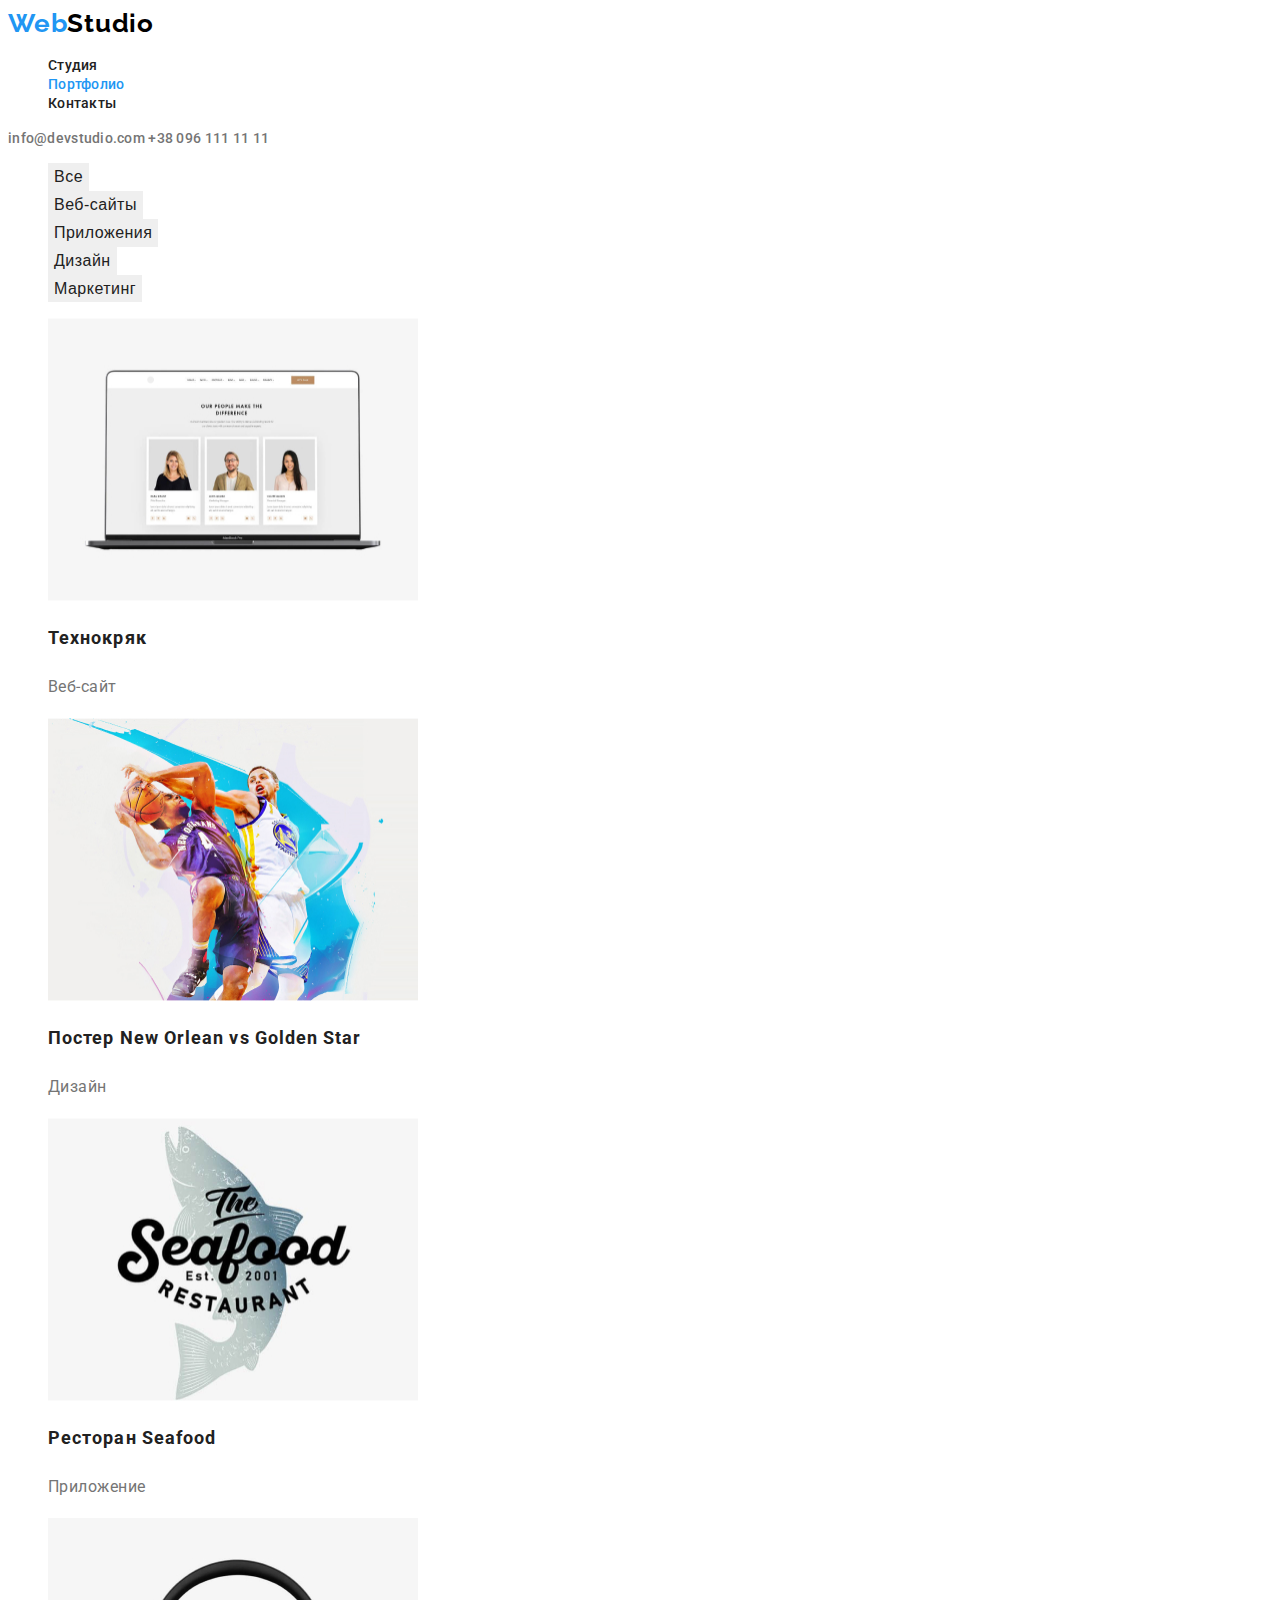
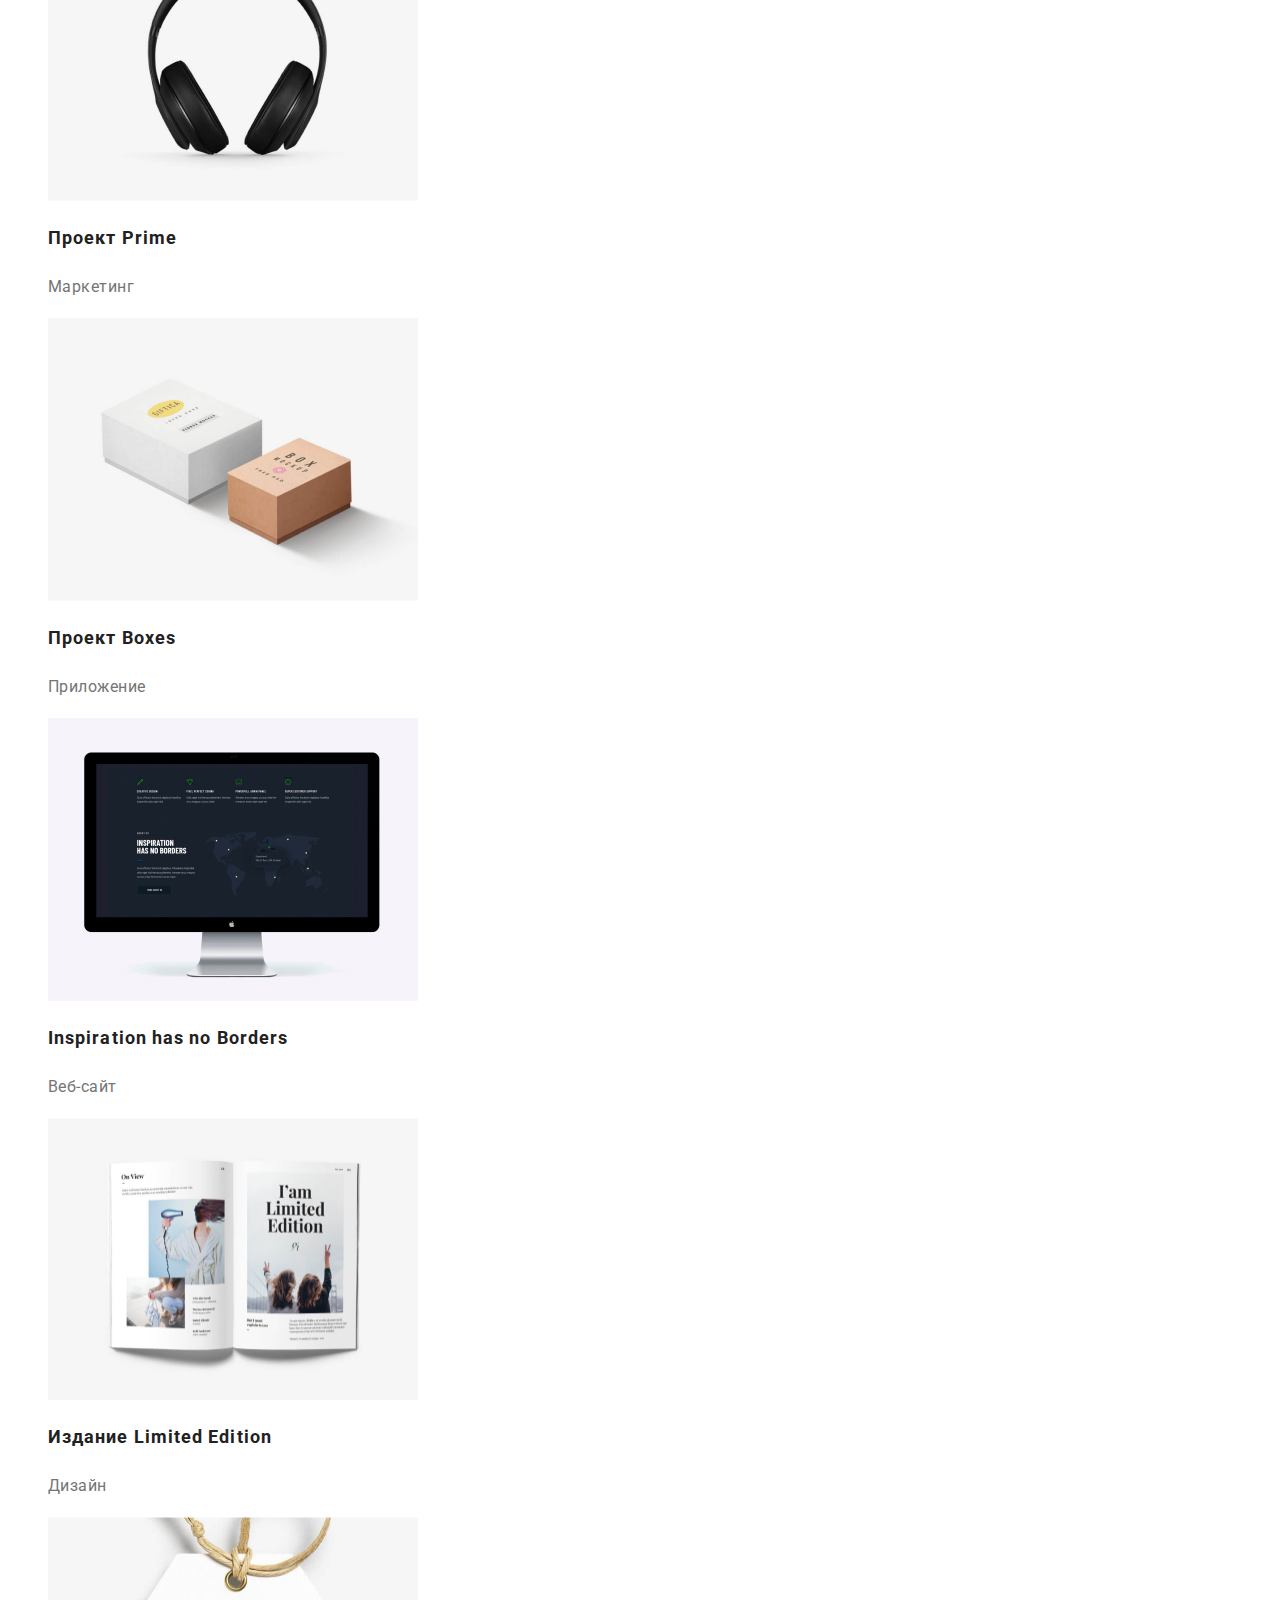
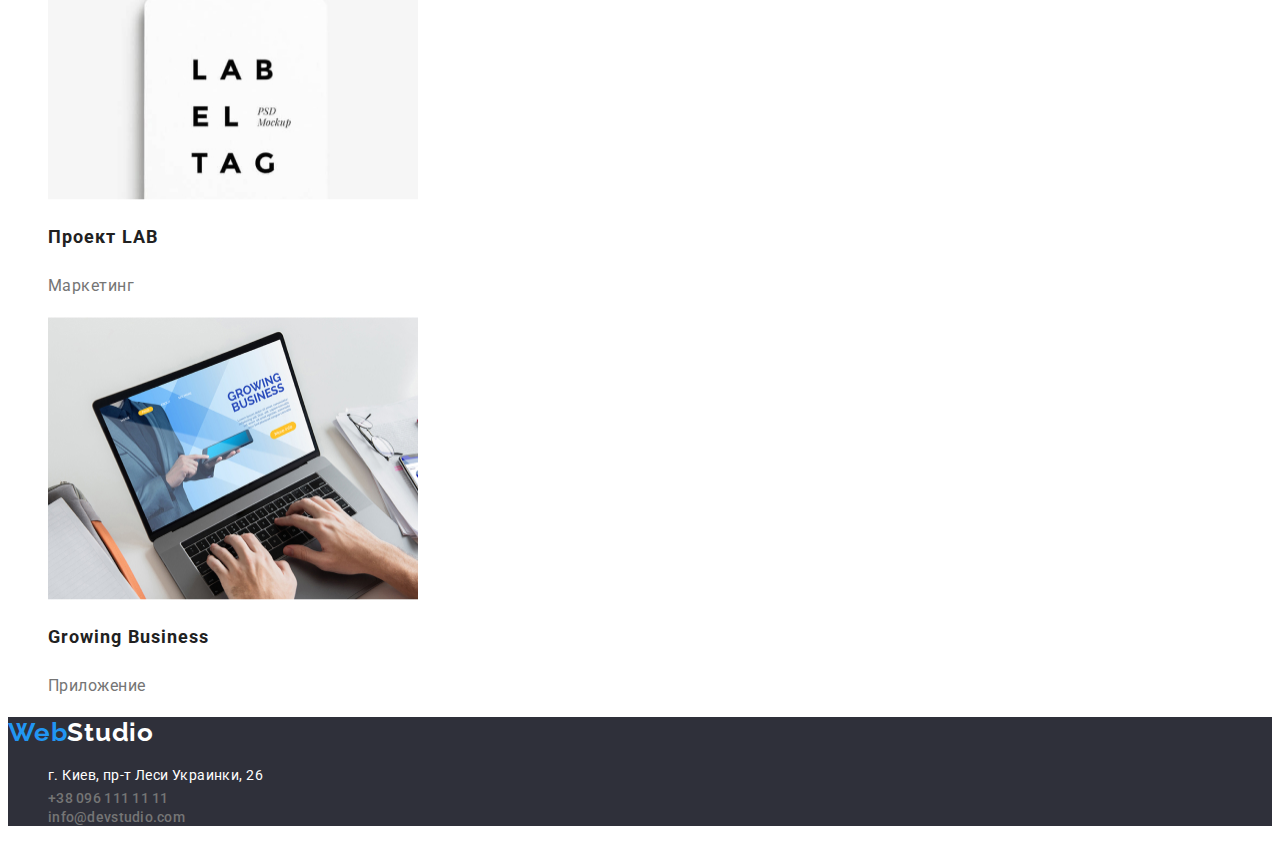
==== portfolio.html @ 1eba1543 "Добавляет предыдущий проект" ====
<!DOCTYPE html>
<html lang="en">
<head>
    <meta charset="UTF-8">
    <meta http-equiv="X-UA-Compatible" content="IE=edge">
    <meta name="viewport" content="width=device-width, initial-scale=1.0">
    <title>Portfolio</title>
    <link rel="preconnect" href="https://fonts.gstatic.com">
    <link href="https://fonts.googleapis.com/css2?family=Raleway:wght@700&family=Roboto:wght@400;500;700;900&display=swap"
        rel="stylesheet">
    <link rel="stylesheet" href="https://cdnjs.cloudflare.com/ajax/libs/modern-normalize/1.0.0/modern-normalize.min.css"
        integrity="sha512-ISS7cAi1PEhQ8jnbJpJZMd29NlhNj4AWYyLOSp2CE/CsHxTCu+r+t0D2yoJudVrd0/8fTVPUVDzY5Tvli75u/g=="
        crossorigin="anonymous" />
    <link rel="stylesheet" href="./css/styles.css">
</head>
<body>
    <header class="header">
        <nav class="navigation">
            <a class="logotype logotype-light-theme link" href="./index.html" lang="en">
                <span class="logo-Web">Web</span>Studio</a>
            <ul class="navigation-list list">
                <li class="navigation-item">
                    <a class="navigation-link navigation-link-color link" href="./index.html">Студия</a>
                </li>
                <li class="navigation-item">
                    <a class="navigation-link nav-link-onclick-color link" href="./portfolio.html">Портфолио</a>
                </li>
                <li class="navigation-item">
                    <a class="navigation-link navigation-link-color link" href="">Контакты</a>
                </li>
            </ul>
        </nav>
        <a class="navigation-link tel-link-color link" href="mailto:info@devstudio.com" lang="en">
            info@devstudio.com
        </a>
        <a class="navigation-link tel-link-color link" href="tel:+380961111111">
            +38 096 111 11 11
        </a>
    </header>
    <main>
        <section class="gallery">
            <h1 hidden>Категории</h1>
            <ul class="filter-list list">
                <li class="filter-list">
                    <button class="filter-btn" type="button">Все</button>
                </li>
                <li class="filter-list">
                    <button class="filter-btn" type="button">Веб-сайты</button>
                </li>
                <li class="filter-list">
                    <button class="filter-btn" type="button">Приложения</button>
                </li>
                <li class="filter-list">
                    <button class="filter-btn" type="button">Дизайн</button>
                </li>
                <li class="filter-list">
                    <button class="filter-btn" type="button">Маркетинг</button>
                </li>
            </ul>
            <ul class="gallery-list list">
                <li class="gallery-list">
                    <a class="gallery-link link" href="">
                        <img class="gallery-list-img" src="./images/portfolio/Технокряк.jpg" alt="Сайт" width="370" height="283">
                        <h2 class="project-name">Технокряк</h2>
                    </a>
                    <p class="project-type">Веб-сайт</p>
                </li>
                <li class="gallery-list">
                    <a class="gallery-link link" href="">
                        <img class="gallery-list-img" src="./images/portfolio/Golden_Star.jpg" alt="Боскетболисты" width="370" height="283">
                        <h2 class="project-name">Постер <span lang="en">New Orlean vs Golden Star</span></h2>    
                    </a>
                    <p class="project-type">Дизайн</p>
                </li>
                <li class="gallery-list">
                    <a class="gallery-link link" href="">
                        <img class="gallery-list-img" src="./images/portfolio/Seafood.jpg" alt="Логотип ресторана" width="370" height="283">
                        <h2 class="project-name">Ресторан <span lang="en">Seafood</span></h2>
                    </a>
                    <p class="project-type">Приложение</p>
                </li>
                <li class="gallery-list">
                    <a class="gallery-link link" href="">
                        <img class="gallery-list-img" src="./images/portfolio/Prime.jpg" alt="Наушники" width="370" height="283">
                        <h2 class="project-name">Проект <span lang="en">Prime</span></h2>
                    </a>
                    <p class="project-type">Маркетинг</p>
                </li>
                <li class="gallery-list">
                    <a class="gallery-link link" href="">
                        <img class="gallery-list-img" src="./images/portfolio/Boxes.jpg" alt="Коробочки" width="370" height="283">
                        <h2 class="project-name">Проект <span lang="en">Boxes</span></h2>
                    </a>
                    <p class="project-type">Приложение</p>
                </li>
                <li class="gallery-list">
                    <a class="gallery-link link" href="">
                        <img class="gallery-list-img" src="./images/portfolio/Inspiration_Borders.jpg" alt="Монитор" width="370" height="283">
                        <h2 class="project-name" lang="en">Inspiration has no Borders</h2>
                    </a>
                    <p class="project-type">Веб-сайт</p>
                </li>
                <li class="gallery-list">
                    <a class="gallery-link link" href="">
                        <img class="gallery-list-img" src="./images/portfolio/Limited_Edition.jpg" alt="Книга" width="370" height="283">
                        <h2 class="project-name">Издание <span lang="en">Limited Edition</span></h2>
                    </a>
                    <p class="project-type">Дизайн</p>
                </li>
                <li class="gallery-list">
                    <a class="gallery-link link" href="">
                        <img class="gallery-list-img" src="./images/portfolio/LAB.jpg" alt="Эмблема" width="370" height="283">
                        <h2 class="project-name">Проект <span lang="en">LAB</span></h2>
                    </a>
                    <p class="project-type">Маркетинг</p>
                </li>
                <li class="gallery-list">
                    <a class="gallery-link link" href="">
                        <img class="gallery-list-img" src="./images/portfolio/Growing_Business.jpg" alt="Работа за ноутбуком" width="370" height="283">
                        <h2 class="project-name" lang="en">Growing Business</h2>
                    </a>
                    <p class="project-type">Приложение</p>
                </li>
            </ul>
        </section>
    </main>
    <footer class="footer">
        <a class="logotype logotype-dark-theme link" href="./index.html" lang="en">
            <span class="logo-Web">Web</span>Studio</a>
        <address class="address">
            <ul class="contact-list list">
                <li class="contact-list-item">
                    <a class="address-color contact-list-link link" href="https://goo.gl/maps/pDq41oWToVLmDc4w5" target="_blank" rel="noopener noreferrer">
                        г. Киев,
                        пр-т Леси Украинки, 26
                    </a>
                </li>
                <li class="contact-list-item">
                    <a class="navigation-link tel-link-color link" href="tel:+380961111111">
                        +38 096 111 11 11
                    </a>
                </li>
                <li class="contact-list-item">
                    <a class="navigation-link tel-link-color link" href="mailto:info@devstudio.com" lang="en">
                        info@devstudio.com
                    </a>
                </li>
            </ul>
        </address>
    </footer>
</body>
</html>
---- css/styles.css ----
:root {
  --main-font: "Roboto", sans-serif;
  --secondary-font: "Raleway", sans-serif;
  --accent-color: #2196f3;
  --color-main: #ffffff;
  --color-title: #212121;
  --color-secondary: #2f303a;
  --color-btn: #1d77c0;
  --color-logo: #000000;
  --color-subtext: #757575;
  --color-team: #f5f4fa;
}

body {
  font-family: var(--main-font);
}

.link {
  text-decoration: none;
}

.list {
  list-style: none;
}

.address {
  font-style: normal;
}

/* ----- COMPONENTS ----- */
.hero,
.footer {
  background-color: var(--color-secondary);
}

.modal-btn {
  font-weight: 700;
  font-size: 16px;
  line-height: 1.87;
  letter-spacing: 0.06em;
  cursor: pointer;
  background-color: var(--accent-color);
  color: var(--color-main);
  border: none;
}

.modal-btn:hover,
.modal-btn:focus {
  background-color: var(--color-btn);
}

.logotype {
  font-family: var(--secondary-font);
  font-weight: 700;
  font-size: 26px;
  line-height: 1.19;
  letter-spacing: 0.03em;
}

.logotype-light-theme {
  color: var(--color-logo);
}

.logotype-dark-theme {
  color: var(--color-main);
}

.logo-Web {
  color: var(--accent-color);
}

.description {
  font-weight: 400;
  font-size: 14px;
  line-height: 1.71;
  letter-spacing: 0.03em;
  color: var(--color-subtext);
}

.suptitle {
  font-weight: 700;
  font-size: 14px;
  line-height: 1.14;
  letter-spacing: 0.03em;
  text-transform: uppercase;
  color: var(--color-title);
}

.title {
  font-weight: 700;
  font-size: 36px;
  line-height: 1.16;
  letter-spacing: 0.03em;
  color: var(--color-title);
}
/* ----- END COMPONENTS ----- */

/* ----- HEADER ----- */
.navigation-link {
  font-weight: 500;
  font-size: 14px;
  line-height: 1.14;
  letter-spacing: 0.02em;
}
.navigation-link-color {
  color: var(--color-title);
}

.nav-link-onclick-color {
  color: var(--accent-color);
}

.navigation-link:hover,
.navigation-link:focus {
  color: var(--accent-color);
}

.tel-link-color {
  color: var(--color-subtext);
}
/* ----- END HEADER ----- */

/* ----- HERO ----- */
.hero-title {
  font-weight: 900;
  font-size: 44px;
  line-height: 1.36;
  letter-spacing: 0.06em;
  text-transform: uppercase;
  color: var(--color-main);
}
/* ----- END HERO ----- */

/* ----- OUR TEAM ----- */
.name-team {
  font-weight: 500;
  font-size: 16px;
  line-height: 1.18;
  letter-spacing: 0.03em;
  color: var(--color-title);
}

.position-team {
  font-weight: 400;
  font-size: 16px;
  line-height: 1.18;
  letter-spacing: 0.03em;
  color: var(--color-subtext);
}
/* ----- END OUR TEAM ----- */

/* ----- FOOTER ----- */
.contact-list-link {
  font-weight: 400;
  font-size: 14px;
  line-height: 1.71;
  letter-spacing: 0.03em;
  color: var(--color-main);
}

.contact-list-link:hover,
.contact-list-link:focus {
  color: var(--accent-color);
}

.team {
  background: var(--color-team);
}
/* ----- END FOOTER ----- */

/* ----- Portfolio ----- */
/* ----- Main ----- */

.filter-btn {
  font-weight: 500;
  font-size: 16px;
  line-height: 1.62;
  letter-spacing: 0.03em;
  cursor: pointer;
  color: var(--color-title);
  border: none;
}

.filter-btn:hover,
.filter-btn:focus {
  background-color: var(--accent-color);
  color: var(--color-main);
}

.project-name {
  font-weight: 700;
  font-size: 18px;
  line-height: 2;
  letter-spacing: 0.06em;
  color: var(--color-title);
}

.project-type {
  font-weight: 400;
  font-size: 16px;
  line-height: 1.87;
  letter-spacing: 0.03em;
  color: var(--color-subtext);
}

/* ----- END Main ----- */
/* ----- END Portfolio ----- */ ;
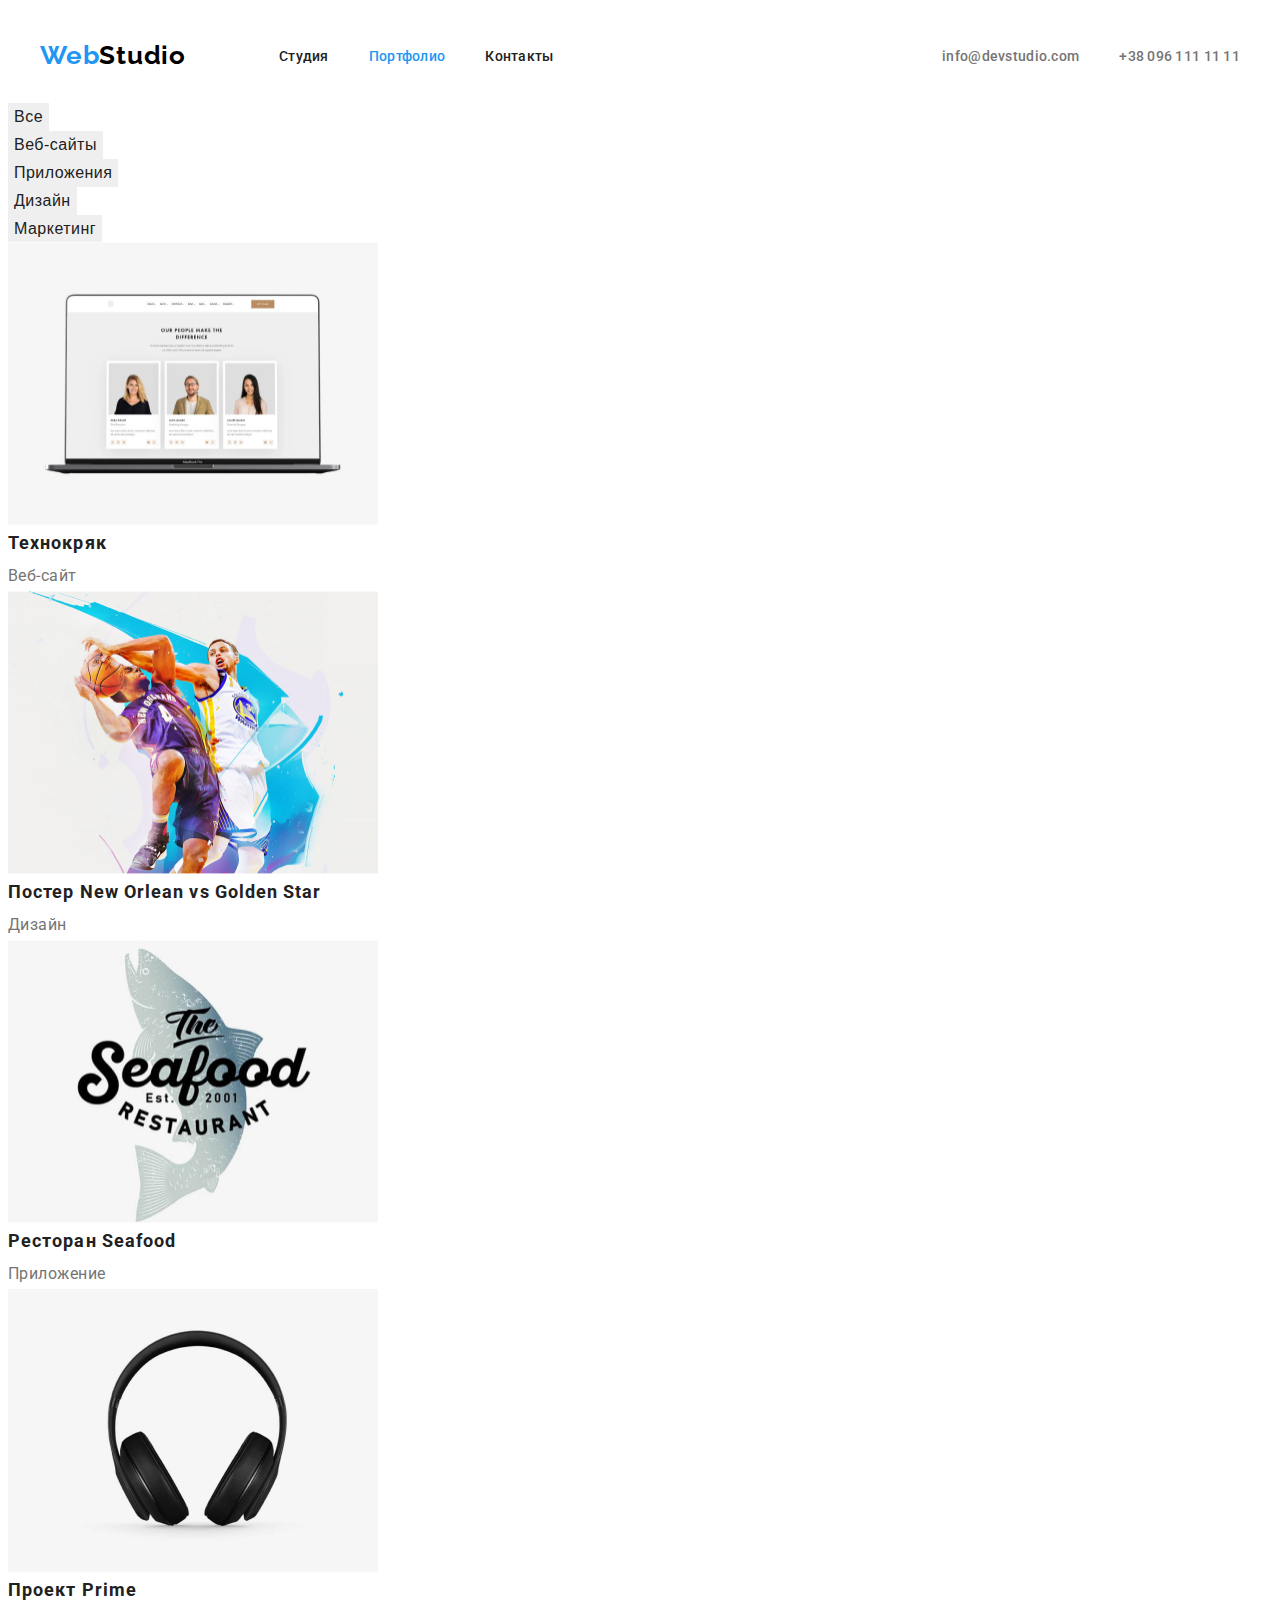
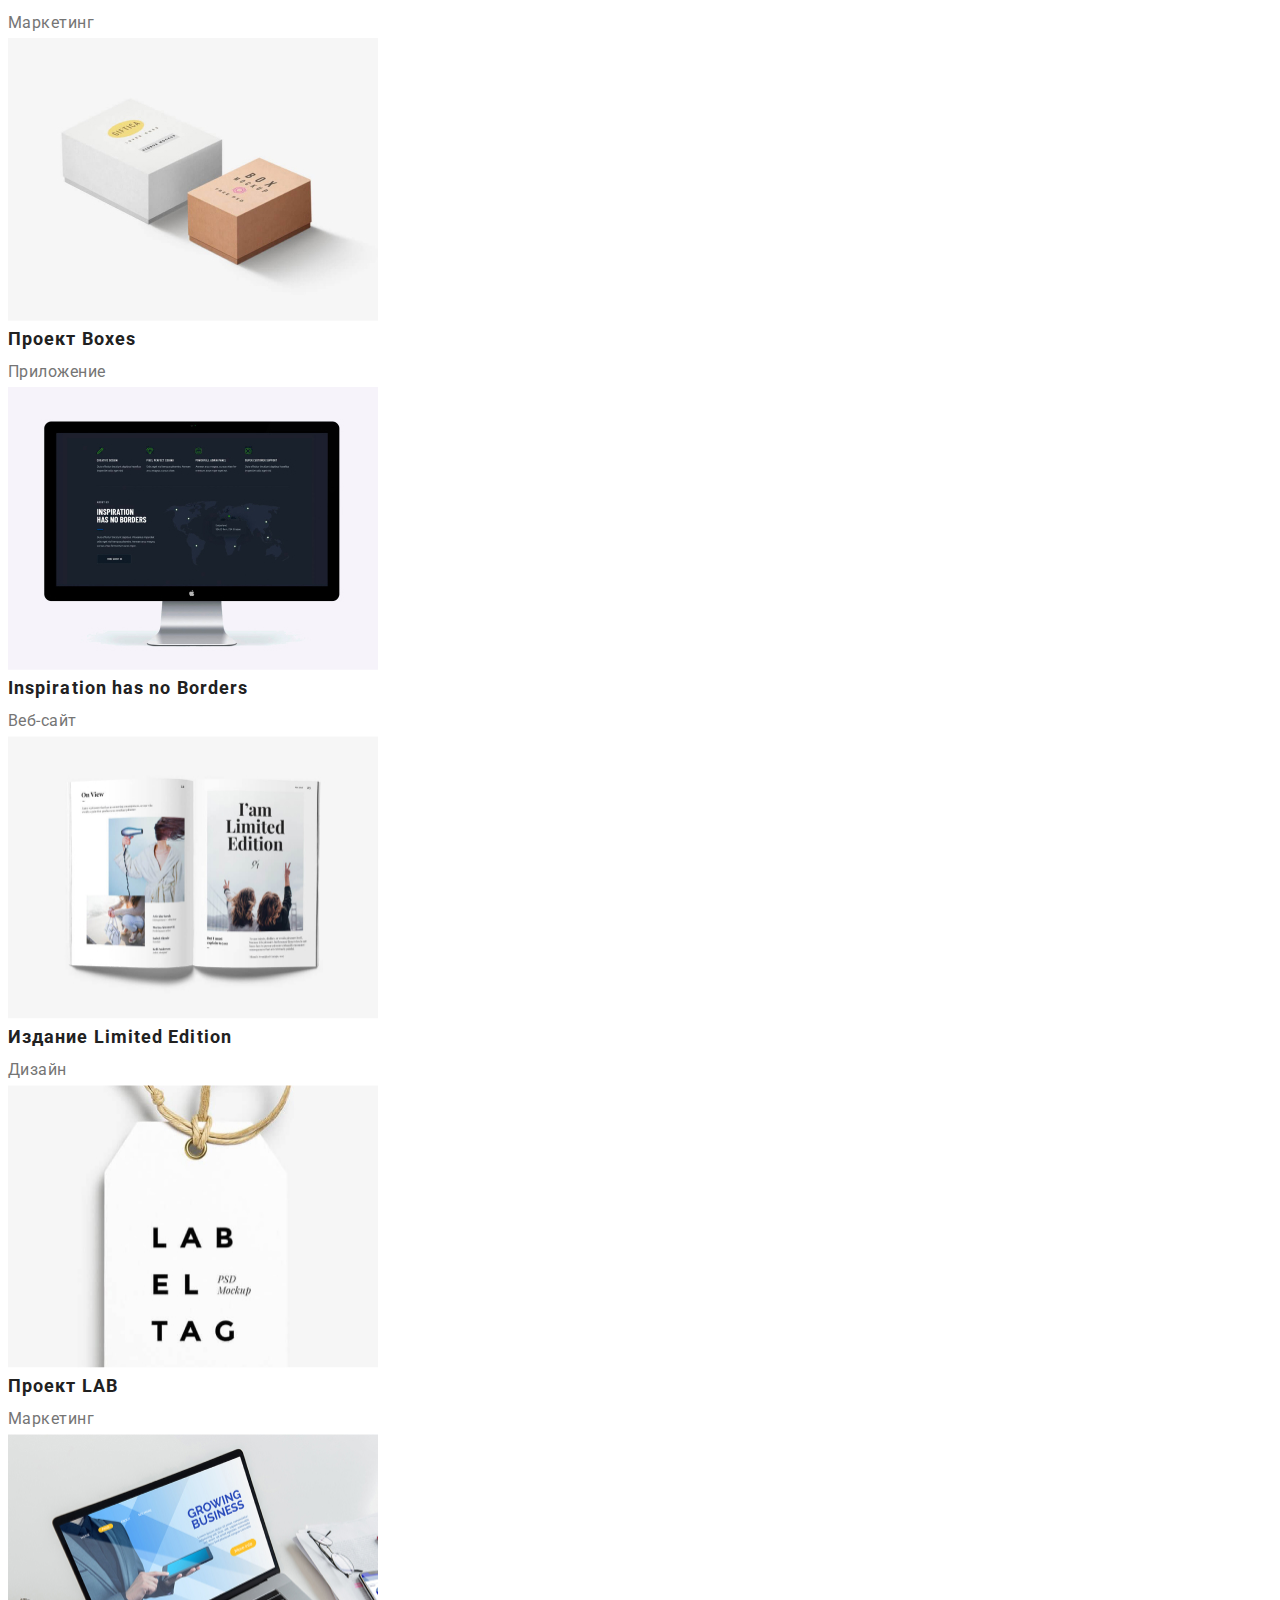
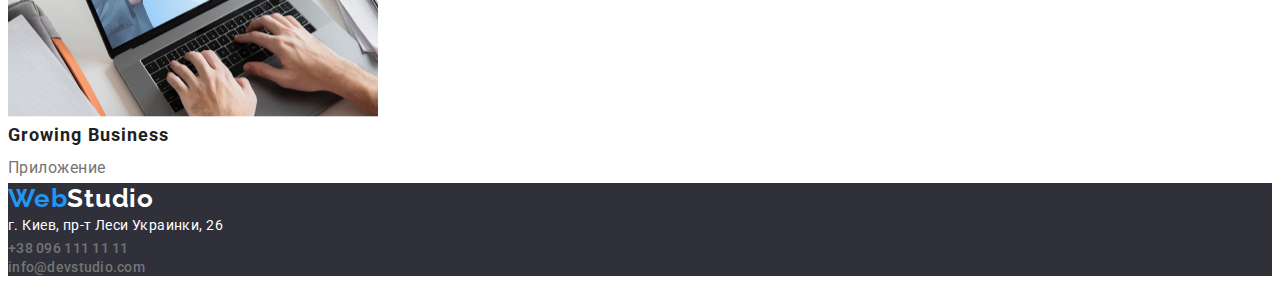
==== commit 83b8bc58: "Добавляет разметку в header, hero и quality" ====
--- a/portfolio.html
+++ b/portfolio.html
@@ -15,31 +15,39 @@
 </head>
 <body>
     <header class="header">
-        <nav class="navigation">
-            <a class="logotype logotype-light-theme link" href="./index.html" lang="en">
-                <span class="logo-Web">Web</span>Studio</a>
-            <ul class="navigation-list list">
-                <li class="navigation-item">
-                    <a class="navigation-link navigation-link-color link" href="./index.html">Студия</a>
+        <div class="container">
+            <nav class="navigation">
+                <a class="logotype logotype-light-theme link" href="./index.html" lang="en">
+                    <span class="logo-Web">Web</span>Studio</a>
+                <ul class="navigation-list list">
+                    <li class="navigation-item">
+                        <a class="navigation-link navigation-link-color link" href="./index.html">Студия</a>
+                    </li>
+                    <li class="navigation-item">
+                        <a class="navigation-link nav-link-onclick-color link" href="./portfolio.html">Портфолио</a>
+                    </li>
+                    <li class="navigation-item">
+                        <a class="navigation-link navigation-link-color link" href="">Контакты</a>
+                    </li>
+                </ul>
+            </nav>
+            <ul class="tel-list list">
+                <li>
+                    <a class="mail-link navigation-link tel-link-color link" href="mailto:info@devstudio.com" lang="en">
+                        info@devstudio.com
+                    </a>
                 </li>
-                <li class="navigation-item">
-                    <a class="navigation-link nav-link-onclick-color link" href="./portfolio.html">Портфолио</a>
-                </li>
-                <li class="navigation-item">
-                    <a class="navigation-link navigation-link-color link" href="">Контакты</a>
+                <li>
+                    <a class="navigation-link tel-link-color link" href="tel:+380961111111">
+                        +38 096 111 11 11
+                    </a>
                 </li>
             </ul>
-        </nav>
-        <a class="navigation-link tel-link-color link" href="mailto:info@devstudio.com" lang="en">
-            info@devstudio.com
-        </a>
-        <a class="navigation-link tel-link-color link" href="tel:+380961111111">
-            +38 096 111 11 11
-        </a>
+        </div>
     </header>
     <main>
         <section class="gallery">
-            <h1 hidden>Категории</h1>
+            <h1 class="visually-hidden">Категории</h1>
             <ul class="filter-list list">
                 <li class="filter-list">
                     <button class="filter-btn" type="button">Все</button>
--- a/css/styles.css
+++ b/css/styles.css
@@ -15,6 +15,26 @@
   font-family: var(--main-font);
 }
 
+h1,
+h2,
+h3,
+h4,
+h5,
+h6,
+p {
+  margin: 0;
+}
+
+ul,
+ol {
+  margin: 0;
+  padding: 0;
+}
+
+img {
+  display: block;
+}
+
 .link {
   text-decoration: none;
 }
@@ -25,6 +45,17 @@
 
 .address {
   font-style: normal;
+}
+
+.visually-hidden {
+  position: absolute !important;
+  clip: rect(1px 1px 1px 1px); /* IE6, IE7 */
+  clip: rect(1px, 1px, 1px, 1px);
+  padding: 0 !important;
+  border: 0 !important;
+  height: 1px !important;
+  width: 1px !important;
+  overflow: hidden;
 }
 
 /* ----- COMPONENTS ----- */
@@ -34,6 +65,8 @@
 }
 
 .modal-btn {
+  width: 200px;
+  height: 50px;
   font-weight: 700;
   font-size: 16px;
   line-height: 1.87;
@@ -42,6 +75,8 @@
   background-color: var(--accent-color);
   color: var(--color-main);
   border: none;
+  border-radius: 4px;
+  margin-left: 485px;
 }
 
 .modal-btn:hover,
@@ -93,15 +128,58 @@
   letter-spacing: 0.03em;
   color: var(--color-title);
 }
+
+.container {
+  width: 1200px;
+  margin: 0 auto;
+  padding-left: 15px;
+  padding-right: 15px;
+}
+
 /* ----- END COMPONENTS ----- */
 
 /* ----- HEADER ----- */
+.header {
+  padding-top: 32px;
+  padding-bottom: 32px;
+}
+
+.header .container {
+  display: flex;
+  align-items: center;
+}
+
+.navigation {
+  display: flex;
+  align-items: center;
+}
+
+.navigation-list {
+  display: flex;
+  align-items: center;
+}
+
+.tel-list {
+  display: flex;
+  align-items: center;
+  margin-left: auto;
+}
+
 .navigation-link {
   font-weight: 500;
   font-size: 14px;
   line-height: 1.14;
   letter-spacing: 0.02em;
 }
+
+.navigation-item:not(:last-child) {
+  margin-right: 40px;
+}
+
+.logotype {
+  margin-right: 93px;
+}
+
 .navigation-link-color {
   color: var(--color-title);
 }
@@ -115,12 +193,25 @@
   color: var(--accent-color);
 }
 
+.tel-link {
+}
+
 .tel-link-color {
   color: var(--color-subtext);
 }
+
+.mail-link {
+  margin-right: 40px;
+}
+
 /* ----- END HEADER ----- */
 
 /* ----- HERO ----- */
+.hero {
+  padding-top: 200px;
+  padding-bottom: 200px;
+}
+
 .hero-title {
   font-weight: 900;
   font-size: 44px;
@@ -128,10 +219,33 @@
   letter-spacing: 0.06em;
   text-transform: uppercase;
   color: var(--color-main);
+  margin-bottom: 30px;
+  padding-left: 237px;
+  padding-right: 237px;
+  text-align: center;
 }
 /* ----- END HERO ----- */
 
 /* ----- OUR TEAM ----- */
+
+.quality-size {
+  width: 270px;
+  height: 101px;
+}
+
+.quality-list {
+  display: flex;
+  flex-wrap: wrap;
+  margin-left: -30px;
+  margin-top: -30px;
+}
+
+.quality-item {
+  flex-basis: calc(100% / 4 - 30px);
+  margin-left: 30px;
+  margin-top: 30px;
+}
+
 .name-team {
   font-weight: 500;
   font-size: 16px;
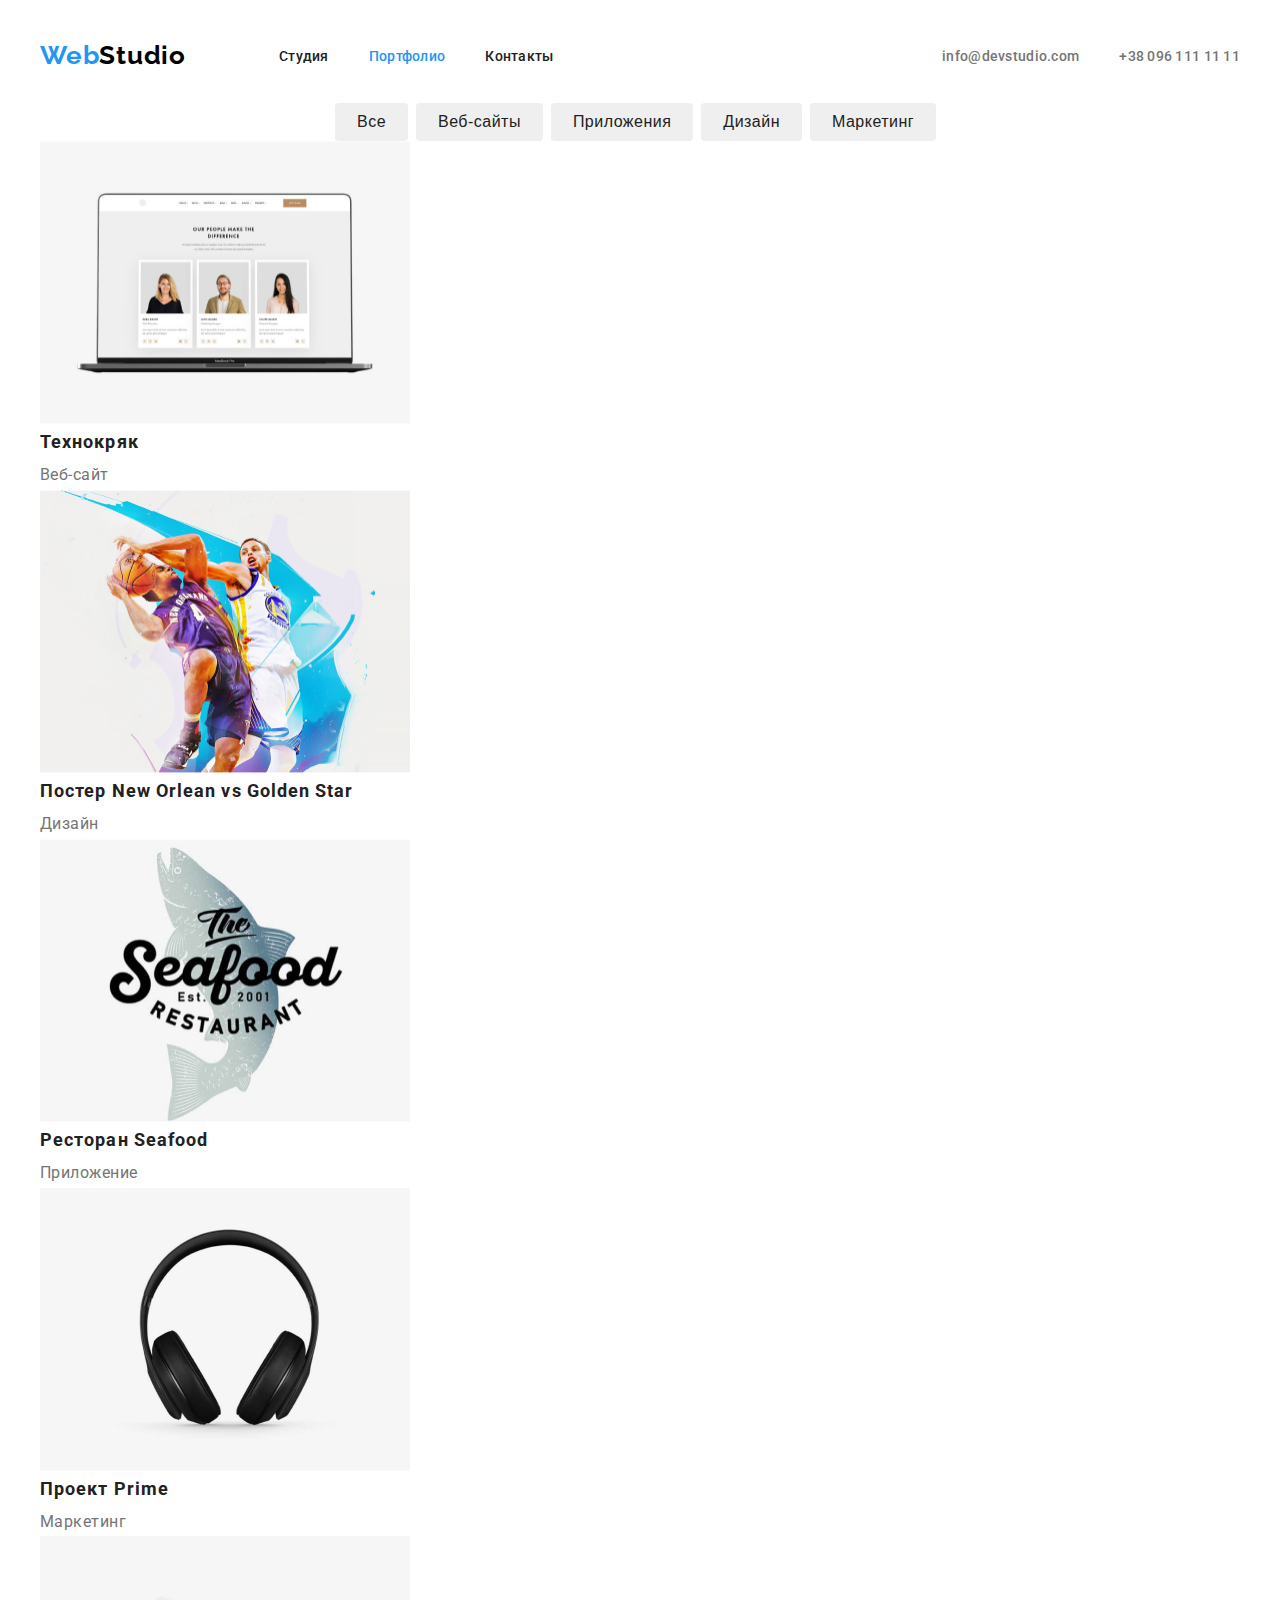
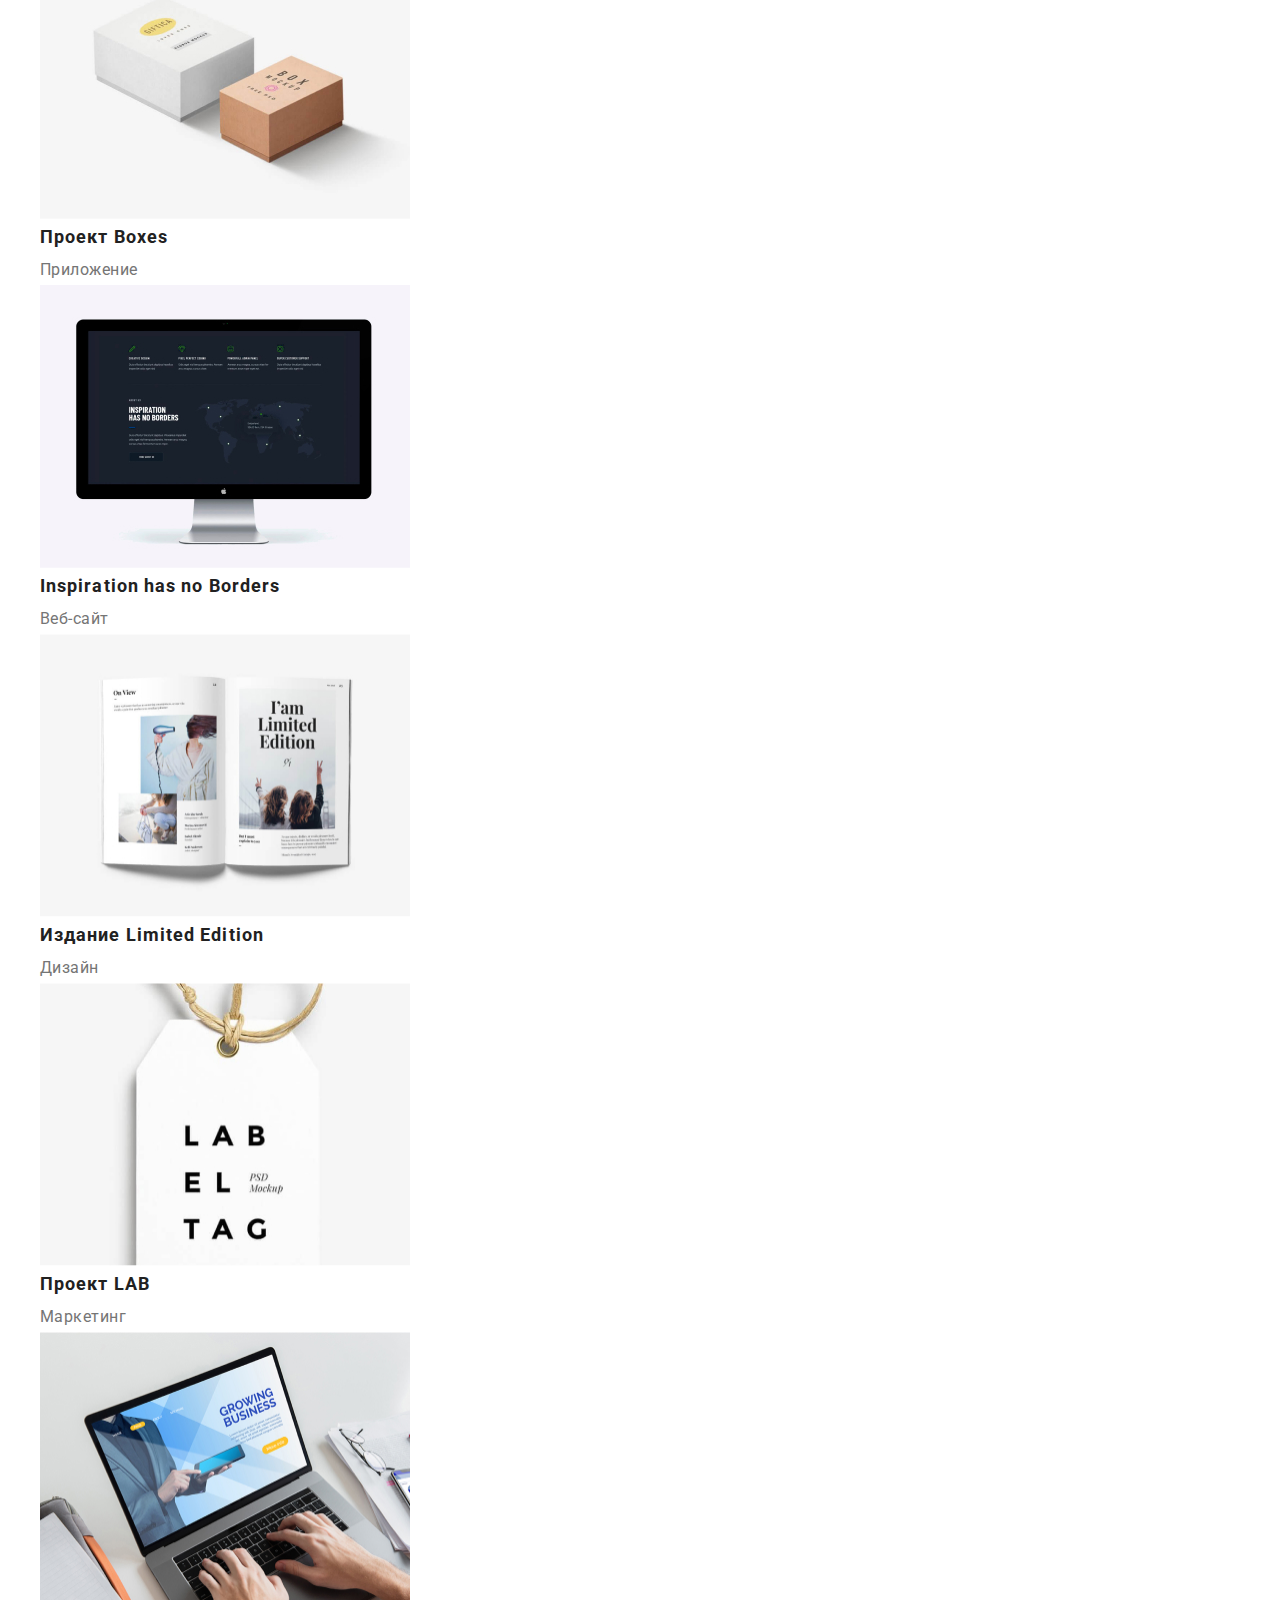
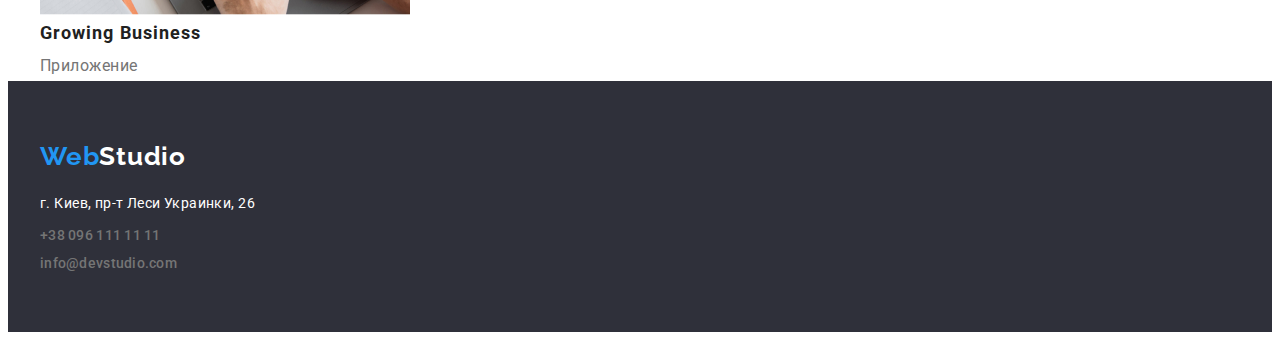
==== commit f83ecfdf: "Добавляет разметку на главную страницу" ====
--- a/portfolio.html
+++ b/portfolio.html
@@ -47,114 +47,124 @@
     </header>
     <main>
         <section class="gallery">
-            <h1 class="visually-hidden">Категории</h1>
-            <ul class="filter-list list">
-                <li class="filter-list">
-                    <button class="filter-btn" type="button">Все</button>
-                </li>
-                <li class="filter-list">
-                    <button class="filter-btn" type="button">Веб-сайты</button>
-                </li>
-                <li class="filter-list">
-                    <button class="filter-btn" type="button">Приложения</button>
-                </li>
-                <li class="filter-list">
-                    <button class="filter-btn" type="button">Дизайн</button>
-                </li>
-                <li class="filter-list">
-                    <button class="filter-btn" type="button">Маркетинг</button>
-                </li>
-            </ul>
-            <ul class="gallery-list list">
-                <li class="gallery-list">
-                    <a class="gallery-link link" href="">
-                        <img class="gallery-list-img" src="./images/portfolio/Технокряк.jpg" alt="Сайт" width="370" height="283">
-                        <h2 class="project-name">Технокряк</h2>
-                    </a>
-                    <p class="project-type">Веб-сайт</p>
-                </li>
-                <li class="gallery-list">
-                    <a class="gallery-link link" href="">
-                        <img class="gallery-list-img" src="./images/portfolio/Golden_Star.jpg" alt="Боскетболисты" width="370" height="283">
-                        <h2 class="project-name">Постер <span lang="en">New Orlean vs Golden Star</span></h2>    
-                    </a>
-                    <p class="project-type">Дизайн</p>
-                </li>
-                <li class="gallery-list">
-                    <a class="gallery-link link" href="">
-                        <img class="gallery-list-img" src="./images/portfolio/Seafood.jpg" alt="Логотип ресторана" width="370" height="283">
-                        <h2 class="project-name">Ресторан <span lang="en">Seafood</span></h2>
-                    </a>
-                    <p class="project-type">Приложение</p>
-                </li>
-                <li class="gallery-list">
-                    <a class="gallery-link link" href="">
-                        <img class="gallery-list-img" src="./images/portfolio/Prime.jpg" alt="Наушники" width="370" height="283">
-                        <h2 class="project-name">Проект <span lang="en">Prime</span></h2>
-                    </a>
-                    <p class="project-type">Маркетинг</p>
-                </li>
-                <li class="gallery-list">
-                    <a class="gallery-link link" href="">
-                        <img class="gallery-list-img" src="./images/portfolio/Boxes.jpg" alt="Коробочки" width="370" height="283">
-                        <h2 class="project-name">Проект <span lang="en">Boxes</span></h2>
-                    </a>
-                    <p class="project-type">Приложение</p>
-                </li>
-                <li class="gallery-list">
-                    <a class="gallery-link link" href="">
-                        <img class="gallery-list-img" src="./images/portfolio/Inspiration_Borders.jpg" alt="Монитор" width="370" height="283">
-                        <h2 class="project-name" lang="en">Inspiration has no Borders</h2>
-                    </a>
-                    <p class="project-type">Веб-сайт</p>
-                </li>
-                <li class="gallery-list">
-                    <a class="gallery-link link" href="">
-                        <img class="gallery-list-img" src="./images/portfolio/Limited_Edition.jpg" alt="Книга" width="370" height="283">
-                        <h2 class="project-name">Издание <span lang="en">Limited Edition</span></h2>
-                    </a>
-                    <p class="project-type">Дизайн</p>
-                </li>
-                <li class="gallery-list">
-                    <a class="gallery-link link" href="">
-                        <img class="gallery-list-img" src="./images/portfolio/LAB.jpg" alt="Эмблема" width="370" height="283">
-                        <h2 class="project-name">Проект <span lang="en">LAB</span></h2>
-                    </a>
-                    <p class="project-type">Маркетинг</p>
-                </li>
-                <li class="gallery-list">
-                    <a class="gallery-link link" href="">
-                        <img class="gallery-list-img" src="./images/portfolio/Growing_Business.jpg" alt="Работа за ноутбуком" width="370" height="283">
-                        <h2 class="project-name" lang="en">Growing Business</h2>
-                    </a>
-                    <p class="project-type">Приложение</p>
-                </li>
-            </ul>
+            <div class="container">
+                <h1 class="visually-hidden">Категории</h1>
+                <ul class="filter-list list">
+                    <li class="filter-item">
+                        <button class="filter-btn" type="button">Все</button>
+                    </li>
+                    <li class="filter-item">
+                        <button class="filter-btn" type="button">Веб-сайты</button>
+                    </li>
+                    <li class="filter-item">
+                        <button class="filter-btn" type="button">Приложения</button>
+                    </li>
+                    <li class="filter-item">
+                        <button class="filter-btn" type="button">Дизайн</button>
+                    </li>
+                    <li class="filter-item">
+                        <button class="filter-btn" type="button">Маркетинг</button>
+                    </li>
+                </ul>
+                <ul class="gallery-list list">
+                    <li class="gallery-list">
+                        <a class="gallery-link link" href="">
+                            <img class="gallery-list-img" src="./images/portfolio/Технокряк.jpg" alt="Сайт" width="370" height="283">
+                            <h2 class="project-name">Технокряк</h2>
+                        </a>
+                        <p class="project-type">Веб-сайт</p>
+                    </li>
+                    <li class="gallery-list">
+                        <a class="gallery-link link" href="">
+                            <img class="gallery-list-img" src="./images/portfolio/Golden_Star.jpg" alt="Боскетболисты" width="370"
+                                height="283">
+                            <h2 class="project-name">Постер <span lang="en">New Orlean vs Golden Star</span></h2>
+                        </a>
+                        <p class="project-type">Дизайн</p>
+                    </li>
+                    <li class="gallery-list">
+                        <a class="gallery-link link" href="">
+                            <img class="gallery-list-img" src="./images/portfolio/Seafood.jpg" alt="Логотип ресторана" width="370"
+                                height="283">
+                            <h2 class="project-name">Ресторан <span lang="en">Seafood</span></h2>
+                        </a>
+                        <p class="project-type">Приложение</p>
+                    </li>
+                    <li class="gallery-list">
+                        <a class="gallery-link link" href="">
+                            <img class="gallery-list-img" src="./images/portfolio/Prime.jpg" alt="Наушники" width="370" height="283">
+                            <h2 class="project-name">Проект <span lang="en">Prime</span></h2>
+                        </a>
+                        <p class="project-type">Маркетинг</p>
+                    </li>
+                    <li class="gallery-list">
+                        <a class="gallery-link link" href="">
+                            <img class="gallery-list-img" src="./images/portfolio/Boxes.jpg" alt="Коробочки" width="370" height="283">
+                            <h2 class="project-name">Проект <span lang="en">Boxes</span></h2>
+                        </a>
+                        <p class="project-type">Приложение</p>
+                    </li>
+                    <li class="gallery-list">
+                        <a class="gallery-link link" href="">
+                            <img class="gallery-list-img" src="./images/portfolio/Inspiration_Borders.jpg" alt="Монитор" width="370"
+                                height="283">
+                            <h2 class="project-name" lang="en">Inspiration has no Borders</h2>
+                        </a>
+                        <p class="project-type">Веб-сайт</p>
+                    </li>
+                    <li class="gallery-list">
+                        <a class="gallery-link link" href="">
+                            <img class="gallery-list-img" src="./images/portfolio/Limited_Edition.jpg" alt="Книга" width="370"
+                                height="283">
+                            <h2 class="project-name">Издание <span lang="en">Limited Edition</span></h2>
+                        </a>
+                        <p class="project-type">Дизайн</p>
+                    </li>
+                    <li class="gallery-list">
+                        <a class="gallery-link link" href="">
+                            <img class="gallery-list-img" src="./images/portfolio/LAB.jpg" alt="Эмблема" width="370" height="283">
+                            <h2 class="project-name">Проект <span lang="en">LAB</span></h2>
+                        </a>
+                        <p class="project-type">Маркетинг</p>
+                    </li>
+                    <li class="gallery-list">
+                        <a class="gallery-link link" href="">
+                            <img class="gallery-list-img" src="./images/portfolio/Growing_Business.jpg" alt="Работа за ноутбуком"
+                                width="370" height="283">
+                            <h2 class="project-name" lang="en">Growing Business</h2>
+                        </a>
+                        <p class="project-type">Приложение</p>
+                    </li>
+                </ul>
+            </div>
         </section>
     </main>
     <footer class="footer">
-        <a class="logotype logotype-dark-theme link" href="./index.html" lang="en">
-            <span class="logo-Web">Web</span>Studio</a>
-        <address class="address">
-            <ul class="contact-list list">
-                <li class="contact-list-item">
-                    <a class="address-color contact-list-link link" href="https://goo.gl/maps/pDq41oWToVLmDc4w5" target="_blank" rel="noopener noreferrer">
-                        г. Киев,
-                        пр-т Леси Украинки, 26
-                    </a>
-                </li>
-                <li class="contact-list-item">
-                    <a class="navigation-link tel-link-color link" href="tel:+380961111111">
-                        +38 096 111 11 11
-                    </a>
-                </li>
-                <li class="contact-list-item">
-                    <a class="navigation-link tel-link-color link" href="mailto:info@devstudio.com" lang="en">
-                        info@devstudio.com
-                    </a>
-                </li>
-            </ul>
-        </address>
+        <div class="container">
+            <a class="logotype logotype-dark-theme link" href="./index.html" lang="en">
+                <span class="logo-Web">Web</span>Studio</a>
+            <address class="address">
+                <ul class="list">
+                    <li class="contact-list-item">
+                        <a class="address-color contact-list-link link" href="https://goo.gl/maps/pDq41oWToVLmDc4w5"
+                            target="_blank" rel="noopener noreferrer">
+                            г. Киев,
+                            пр-т Леси Украинки, 26
+                        </a>
+                    </li>
+                    <li class="contact-list-item">
+                        <a class="navigation-link tel-link-color link" href="tel:+380961111111">
+                            +38 096 111 11 11
+                        </a>
+                    </li>
+                    <li class="contact-list-item">
+                        <a class="navigation-link tel-link-color link" href="mailto:info@devstudio.com" lang="en">
+                            info@devstudio.com
+                        </a>
+                    </li>
+                </ul>
+            </address>
+        </div>
     </footer>
 </body>
 </html>--- a/css/styles.css
+++ b/css/styles.css
@@ -9,6 +9,7 @@
   --color-logo: #000000;
   --color-subtext: #757575;
   --color-team: #f5f4fa;
+  --section-pad: 94px;
 }
 
 body {
@@ -41,10 +42,6 @@
 
 .list {
   list-style: none;
-}
-
-.address {
-  font-style: normal;
 }
 
 .visually-hidden {
@@ -104,29 +101,14 @@
   color: var(--accent-color);
 }
 
-.description {
-  font-weight: 400;
-  font-size: 14px;
-  line-height: 1.71;
-  letter-spacing: 0.03em;
-  color: var(--color-subtext);
-}
-
-.suptitle {
-  font-weight: 700;
-  font-size: 14px;
-  line-height: 1.14;
-  letter-spacing: 0.03em;
-  text-transform: uppercase;
-  color: var(--color-title);
-}
-
 .title {
   font-weight: 700;
   font-size: 36px;
   line-height: 1.16;
   letter-spacing: 0.03em;
   color: var(--color-title);
+  margin-bottom: 50px;
+  text-align: center;
 }
 
 .container {
@@ -170,6 +152,8 @@
   font-size: 14px;
   line-height: 1.14;
   letter-spacing: 0.02em;
+  padding-top: 5px;
+  padding-bottom: 5px;
 }
 
 .navigation-item:not(:last-child) {
@@ -191,9 +175,6 @@
 .navigation-link:hover,
 .navigation-link:focus {
   color: var(--accent-color);
-}
-
-.tel-link {
 }
 
 .tel-link-color {
@@ -225,8 +206,30 @@
   text-align: center;
 }
 /* ----- END HERO ----- */
-
-/* ----- OUR TEAM ----- */
+/* ----- quality ----- */
+
+.description {
+  font-weight: 400;
+  font-size: 14px;
+  line-height: 1.71;
+  letter-spacing: 0.03em;
+  color: var(--color-subtext);
+}
+
+.suptitle {
+  font-weight: 700;
+  font-size: 14px;
+  line-height: 1.14;
+  letter-spacing: 0.03em;
+  text-transform: uppercase;
+  color: var(--color-title);
+  margin-bottom: 10px;
+}
+
+.quality {
+  padding-top: var(--section-pad);
+  padding-bottom: var(--section-pad);
+}
 
 .quality-size {
   width: 270px;
@@ -246,12 +249,63 @@
   margin-top: 30px;
 }
 
+/* ----- END quality ----- */
+/* ----- work ----- */
+.work {
+  padding-bottom: var(--section-pad);
+}
+
+.work-list {
+  display: flex;
+  flex-wrap: wrap;
+  margin-left: -30px;
+  margin-top: -30px;
+}
+
+.work-item {
+  flex-basis: calc(100% / 3 - 30px);
+  margin-left: 30px;
+  margin-top: 30px;
+}
+
+/* ----- END work ----- */
+/* ----- OUR TEAM ----- */
+.team {
+  padding-top: var(--section-pad);
+  padding-bottom: var(--section-pad);
+  background: var(--color-team);
+}
+
+.team-list {
+  display: flex;
+  flex-wrap: wrap;
+  margin-left: -30px;
+  margin-bottom: -30px;
+}
+
+.team-item {
+  flex-basis: calc(100% / 4 - 30px);
+  margin-left: 30px;
+  margin-bottom: 30px;
+  background: #ffffff;
+  box-shadow: 0px 1px 3px rgba(0, 0, 0, 0.12), 0px 1px 1px rgba(0, 0, 0, 0.14),
+    0px 2px 1px rgba(0, 0, 0, 0.2);
+  border-radius: 0px 0px 4px 4px;
+}
+
+.team-block {
+  padding-top: 30px;
+  padding-bottom: 30px;
+}
+
 .name-team {
   font-weight: 500;
   font-size: 16px;
   line-height: 1.18;
   letter-spacing: 0.03em;
   color: var(--color-title);
+  text-align: center;
+  margin-bottom: 10px;
 }
 
 .position-team {
@@ -260,10 +314,25 @@
   line-height: 1.18;
   letter-spacing: 0.03em;
   color: var(--color-subtext);
+  text-align: center;
 }
 /* ----- END OUR TEAM ----- */
 
 /* ----- FOOTER ----- */
+.footer {
+  padding-top: 60px;
+  padding-bottom: 60px;
+}
+
+.contact-list-item:not(:last-child) {
+  margin-bottom: 9px;
+}
+
+.address {
+  margin-top: 20px;
+  font-style: normal;
+}
+
 .contact-list-link {
   font-weight: 400;
   font-size: 14px;
@@ -277,13 +346,19 @@
   color: var(--accent-color);
 }
 
-.team {
-  background: var(--color-team);
-}
 /* ----- END FOOTER ----- */
 
 /* ----- Portfolio ----- */
 /* ----- Main ----- */
+
+.filter-list {
+  display: flex;
+  margin-left: 295px;
+}
+
+.filter-item:not(:last-child) {
+  margin-right: 8px;
+}
 
 .filter-btn {
   font-weight: 500;
@@ -293,10 +368,17 @@
   cursor: pointer;
   color: var(--color-title);
   border: none;
+  border-radius: 4px;
+  padding-left: 22px;
+  padding-right: 22px;
+  padding-top: 6px;
+  padding-bottom: 6px;
 }
 
 .filter-btn:hover,
 .filter-btn:focus {
+  box-shadow: 0px 3px 1px rgba(0, 0, 0, 0.1), 0px 1px 2px rgba(0, 0, 0, 0.08),
+    0px 2px 2px rgba(0, 0, 0, 0.12);
   background-color: var(--accent-color);
   color: var(--color-main);
 }
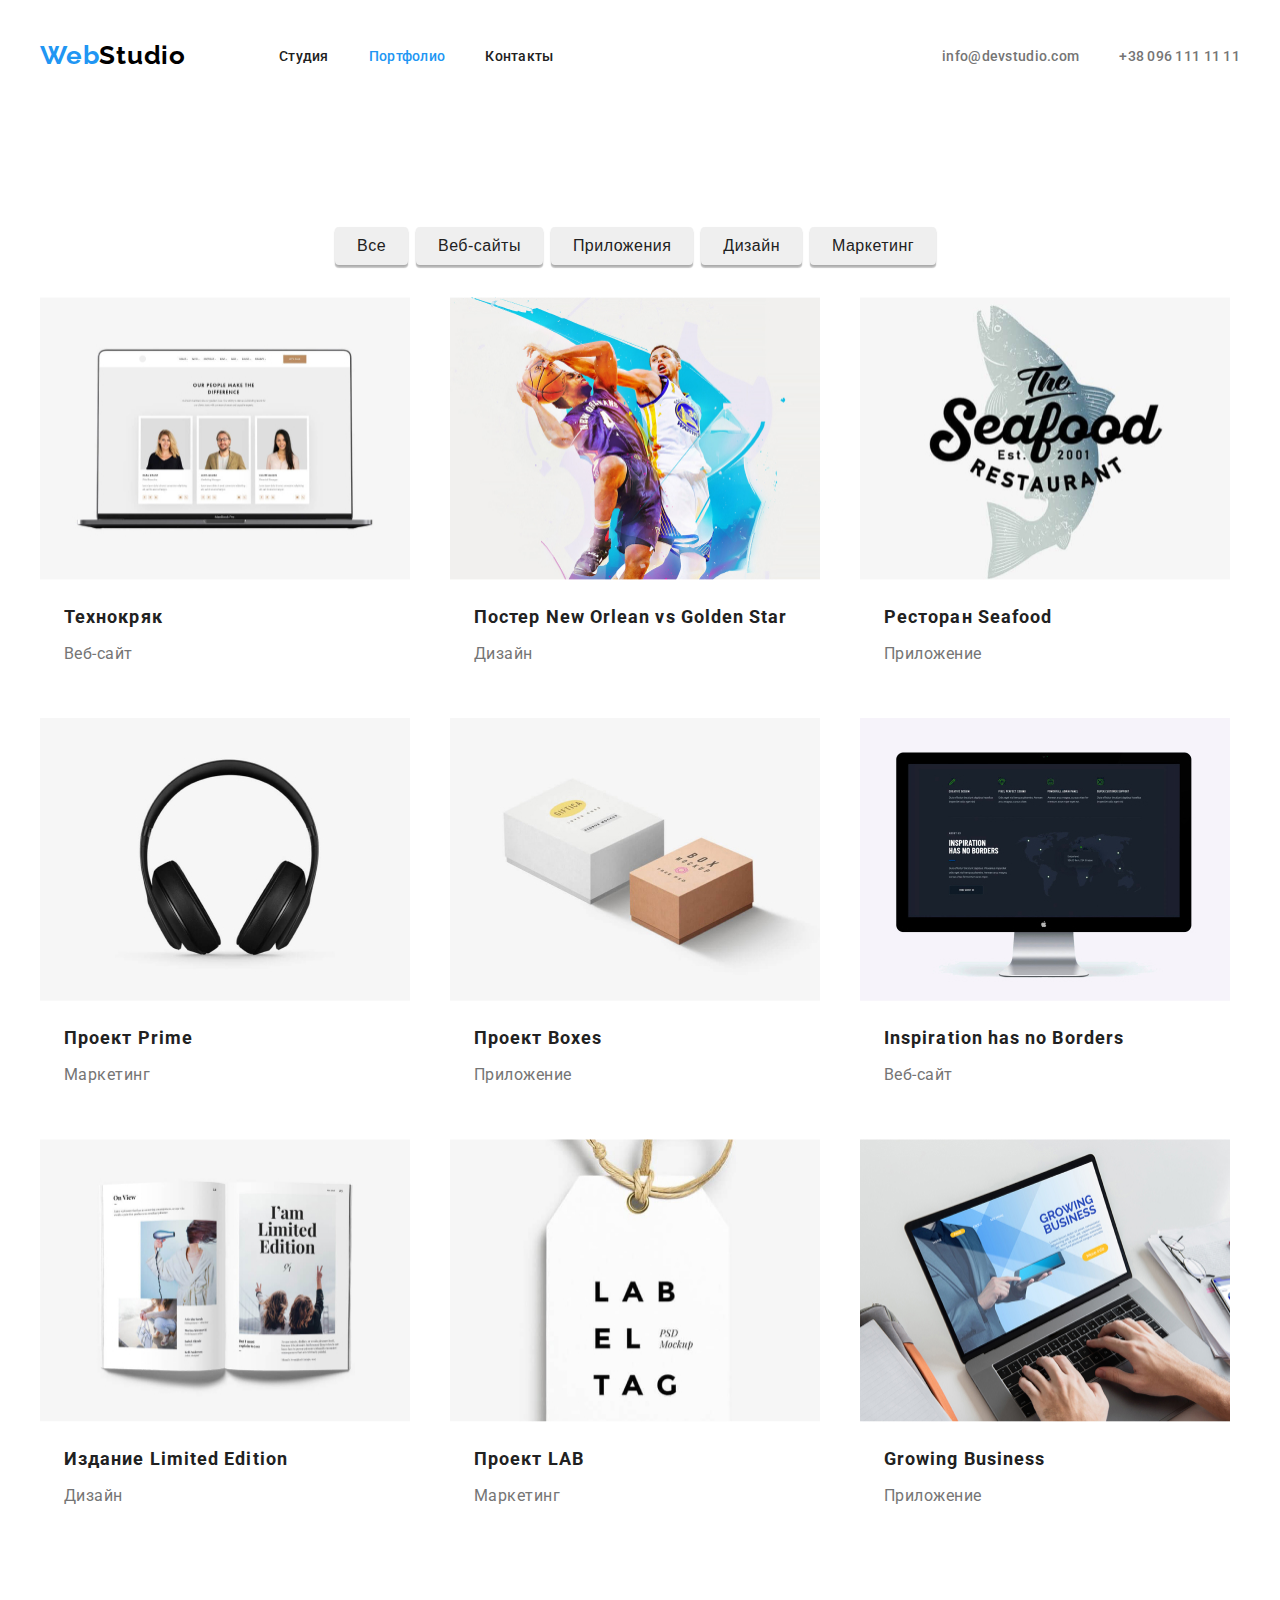
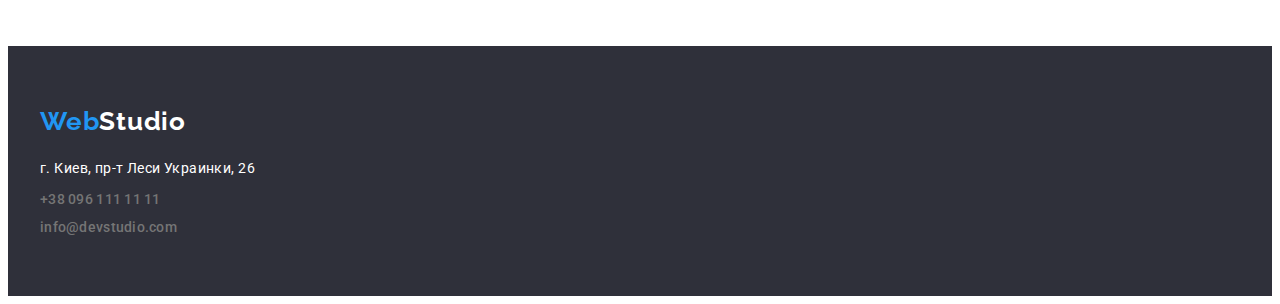
==== commit 11464d29: "Добавляет разметку страницы Портфолио" ====
--- a/portfolio.html
+++ b/portfolio.html
@@ -47,8 +47,8 @@
     </header>
     <main>
         <section class="gallery">
+            <h1 class="visually-hidden">Категории</h1>
             <div class="container">
-                <h1 class="visually-hidden">Категории</h1>
                 <ul class="filter-list list">
                     <li class="filter-item">
                         <button class="filter-btn" type="button">Все</button>
@@ -67,73 +67,91 @@
                     </li>
                 </ul>
                 <ul class="gallery-list list">
-                    <li class="gallery-list">
+                    <li class="gallery-item">
                         <a class="gallery-link link" href="">
                             <img class="gallery-list-img" src="./images/portfolio/Технокряк.jpg" alt="Сайт" width="370" height="283">
-                            <h2 class="project-name">Технокряк</h2>
+                            <div class="gallery-block">
+                                <h2 class="project-name">Технокряк</h2>
+                                <p class="project-type">Веб-сайт</p>
+                            </div>
                         </a>
-                        <p class="project-type">Веб-сайт</p>
                     </li>
-                    <li class="gallery-list">
+                    <li class="gallery-item">
                         <a class="gallery-link link" href="">
                             <img class="gallery-list-img" src="./images/portfolio/Golden_Star.jpg" alt="Боскетболисты" width="370"
                                 height="283">
-                            <h2 class="project-name">Постер <span lang="en">New Orlean vs Golden Star</span></h2>
+                            <div class="gallery-block">
+                                <h2 class="project-name">Постер <span lang="en">New Orlean vs Golden Star</span></h2>
+                                <p class="project-type">Дизайн</p>
+                            </div>
                         </a>
-                        <p class="project-type">Дизайн</p>
                     </li>
-                    <li class="gallery-list">
+                    <li class="gallery-item">
                         <a class="gallery-link link" href="">
                             <img class="gallery-list-img" src="./images/portfolio/Seafood.jpg" alt="Логотип ресторана" width="370"
                                 height="283">
-                            <h2 class="project-name">Ресторан <span lang="en">Seafood</span></h2>
+                            <div class="gallery-block">
+                                <h2 class="project-name">Ресторан <span lang="en">Seafood</span></h2>
+                                <p class="project-type">Приложение</p>
+                            </div>
                         </a>
-                        <p class="project-type">Приложение</p>
                     </li>
-                    <li class="gallery-list">
+                    <li class="gallery-item">
                         <a class="gallery-link link" href="">
                             <img class="gallery-list-img" src="./images/portfolio/Prime.jpg" alt="Наушники" width="370" height="283">
-                            <h2 class="project-name">Проект <span lang="en">Prime</span></h2>
+                            <div class="gallery-block">
+                                <h2 class="project-name">Проект <span lang="en">Prime</span></h2>
+                                <p class="project-type">Маркетинг</p>
+                            </div>
                         </a>
-                        <p class="project-type">Маркетинг</p>
                     </li>
-                    <li class="gallery-list">
+                    <li class="gallery-item">
                         <a class="gallery-link link" href="">
                             <img class="gallery-list-img" src="./images/portfolio/Boxes.jpg" alt="Коробочки" width="370" height="283">
-                            <h2 class="project-name">Проект <span lang="en">Boxes</span></h2>
+                            <div class="gallery-block">
+                                <h2 class="project-name">Проект <span lang="en">Boxes</span></h2>
+                                <p class="project-type">Приложение</p>
+                            </div>
                         </a>
-                        <p class="project-type">Приложение</p>
                     </li>
-                    <li class="gallery-list">
+                    <li class="gallery-item">
                         <a class="gallery-link link" href="">
                             <img class="gallery-list-img" src="./images/portfolio/Inspiration_Borders.jpg" alt="Монитор" width="370"
                                 height="283">
-                            <h2 class="project-name" lang="en">Inspiration has no Borders</h2>
+                            <div class="gallery-block">
+                                <h2 class="project-name" lang="en">Inspiration has no Borders</h2>
+                                <p class="project-type">Веб-сайт</p>
+                            </div>
                         </a>
-                        <p class="project-type">Веб-сайт</p>
                     </li>
-                    <li class="gallery-list">
+                    <li class="gallery-item">
                         <a class="gallery-link link" href="">
                             <img class="gallery-list-img" src="./images/portfolio/Limited_Edition.jpg" alt="Книга" width="370"
                                 height="283">
-                            <h2 class="project-name">Издание <span lang="en">Limited Edition</span></h2>
+                            <div class="gallery-block">
+                                <h2 class="project-name">Издание <span lang="en">Limited Edition</span></h2>
+                                <p class="project-type">Дизайн</p>
+                            </div>
                         </a>
-                        <p class="project-type">Дизайн</p>
                     </li>
-                    <li class="gallery-list">
+                    <li class="gallery-item">
                         <a class="gallery-link link" href="">
                             <img class="gallery-list-img" src="./images/portfolio/LAB.jpg" alt="Эмблема" width="370" height="283">
-                            <h2 class="project-name">Проект <span lang="en">LAB</span></h2>
+                            <div class="gallery-block">
+                                <h2 class="project-name">Проект <span lang="en">LAB</span></h2>
+                                <p class="project-type">Маркетинг</p>
+                            </div>
                         </a>
-                        <p class="project-type">Маркетинг</p>
                     </li>
-                    <li class="gallery-list">
+                    <li class="gallery-item">
                         <a class="gallery-link link" href="">
                             <img class="gallery-list-img" src="./images/portfolio/Growing_Business.jpg" alt="Работа за ноутбуком"
                                 width="370" height="283">
-                            <h2 class="project-name" lang="en">Growing Business</h2>
+                            <div class="gallery-block">
+                                <h2 class="project-name" lang="en">Growing Business</h2>
+                                <p class="project-type">Приложение</p>
+                            </div>
                         </a>
-                        <p class="project-type">Приложение</p>
                     </li>
                 </ul>
             </div>
--- a/css/styles.css
+++ b/css/styles.css
@@ -231,11 +231,6 @@
   padding-bottom: var(--section-pad);
 }
 
-.quality-size {
-  width: 270px;
-  height: 101px;
-}
-
 .quality-list {
   display: flex;
   flex-wrap: wrap;
@@ -351,9 +346,18 @@
 /* ----- Portfolio ----- */
 /* ----- Main ----- */
 
+.gallery {
+  padding-top: 124px;
+  padding-bottom: 116px;
+}
+
 .filter-list {
   display: flex;
   margin-left: 295px;
+}
+
+.filter-item {
+  margin-bottom: 32px;
 }
 
 .filter-item:not(:last-child) {
@@ -373,12 +377,12 @@
   padding-right: 22px;
   padding-top: 6px;
   padding-bottom: 6px;
+  box-shadow: 0px 3px 1px rgba(0, 0, 0, 0.1), 0px 3px 1px rgba(0, 0, 0, 0.1),
+    0px 1px 2px rgba(0, 0, 0, 0.08), 0px 2px 2px rgba(0, 0, 0, 0.12);
 }
 
 .filter-btn:hover,
 .filter-btn:focus {
-  box-shadow: 0px 3px 1px rgba(0, 0, 0, 0.1), 0px 1px 2px rgba(0, 0, 0, 0.08),
-    0px 2px 2px rgba(0, 0, 0, 0.12);
   background-color: var(--accent-color);
   color: var(--color-main);
 }
@@ -389,6 +393,7 @@
   line-height: 2;
   letter-spacing: 0.06em;
   color: var(--color-title);
+  margin-bottom: 4px;
 }
 
 .project-type {
@@ -399,5 +404,24 @@
   color: var(--color-subtext);
 }
 
+.gallery-list {
+  display: flex;
+  flex-wrap: wrap;
+  margin-left: -30px;
+  margin-bottom: -30px;
+}
+
+.gallery-item {
+  flex-basis: calc(100% / 3 - 30px);
+  margin-left: 30px;
+  margin-bottom: 30px;
+}
+
+.gallery-block {
+  margin-left: 24px;
+  margin-right: 24px;
+  margin-top: 19px;
+  margin-bottom: 19px;
+}
 /* ----- END Main ----- */
 /* ----- END Portfolio ----- */ ;
